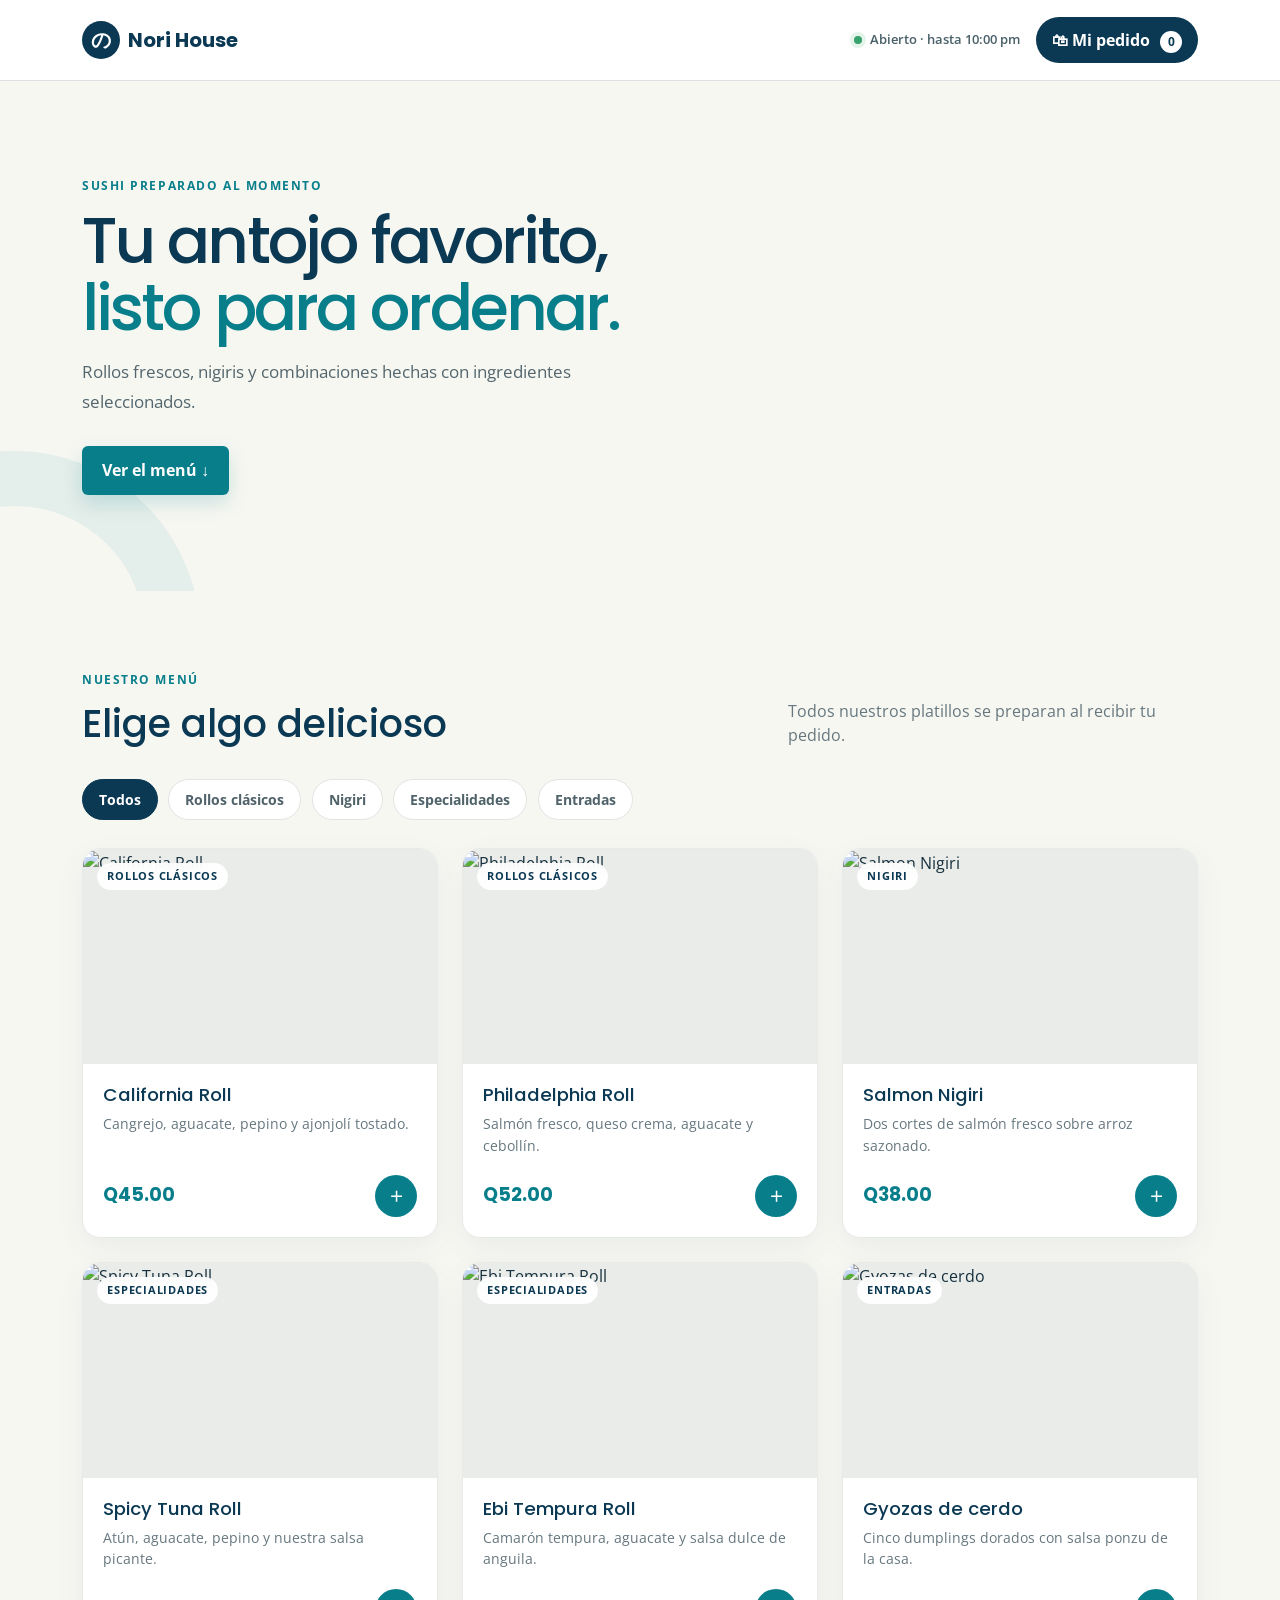
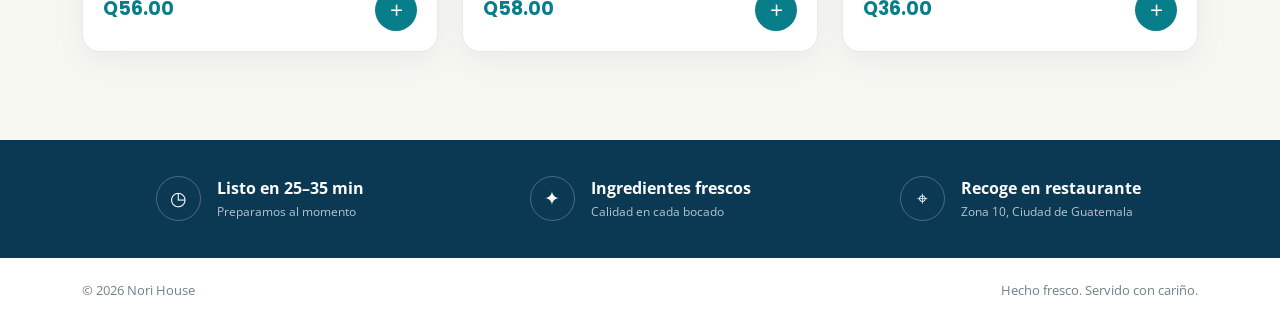
==== index.html @ b4eb8371 "Build sushi ordering page" ====
<!doctype html>
<html lang="es">
<head>
  <meta charset="utf-8">
  <meta name="viewport" content="width=device-width, initial-scale=1">
  <meta name="description" content="Menú en línea de Nori House Sushi">
  <title>Nori House | Sushi fresco</title>
  <link rel="preconnect" href="https://fonts.googleapis.com">
  <link rel="preconnect" href="https://fonts.gstatic.com" crossorigin>
  <link href="https://fonts.googleapis.com/css2?family=Open+Sans:wght@400;500;600;700&family=Poppins:wght@600;700&display=swap" rel="stylesheet">
  <link href="https://cdn.jsdelivr.net/npm/bootstrap@5.3.8/dist/css/bootstrap.min.css" rel="stylesheet">
  <link rel="stylesheet" href="styles.css">
</head>
<body>
  <nav class="navbar navbar-expand-lg bg-white sticky-top border-bottom" aria-label="Navegación principal">
    <div class="container py-2">
      <a class="navbar-brand d-flex align-items-center gap-2" href="#inicio" aria-label="Nori House, inicio">
        <span class="brand-mark" aria-hidden="true">の</span>
        <span>Nori House</span>
      </a>
      <div class="d-flex align-items-center gap-3">
        <span class="open-status d-none d-sm-inline-flex"><span></span> Abierto · hasta 10:00 pm</span>
        <button class="cart-button" type="button" data-bs-toggle="offcanvas" data-bs-target="#cartPanel" aria-controls="cartPanel">
          <span aria-hidden="true">🛍</span> Mi pedido
          <span class="cart-count" id="cartCount">0</span>
        </button>
      </div>
    </div>
  </nav>

  <main id="inicio">
    <section class="hero">
      <div class="container hero-content">
        <span class="eyebrow">Sushi preparado al momento</span>
        <h1>Tu antojo favorito,<br><span>listo para ordenar.</span></h1>
        <p>Rollos frescos, nigiris y combinaciones hechas con ingredientes seleccionados.</p>
        <a class="btn btn-accent" href="#menu">Ver el menú <span aria-hidden="true">↓</span></a>
      </div>
    </section>

    <section class="menu-section" id="menu">
      <div class="container">
        <div class="section-heading">
          <div>
            <span class="eyebrow">Nuestro menú</span>
            <h2>Elige algo delicioso</h2>
          </div>
          <p>Todos nuestros platillos se preparan al recibir tu pedido.</p>
        </div>
        <div class="category-list" id="categoryFilters" aria-label="Filtrar por categoría"></div>
        <div class="row g-4" id="productGrid" aria-live="polite"></div>
        <div class="loading-state" id="loadingState">
          <div class="spinner-border" role="status"><span class="visually-hidden">Cargando menú</span></div>
          <p>Cargando algo delicioso…</p>
        </div>
      </div>
    </section>

    <section class="info-strip">
      <div class="container">
        <div class="row g-4">
          <div class="col-md-4 info-item"><span>◷</span><div><strong>Listo en 25–35 min</strong><small>Preparamos al momento</small></div></div>
          <div class="col-md-4 info-item"><span>✦</span><div><strong>Ingredientes frescos</strong><small>Calidad en cada bocado</small></div></div>
          <div class="col-md-4 info-item"><span>⌖</span><div><strong>Recoge en restaurante</strong><small>Zona 10, Ciudad de Guatemala</small></div></div>
        </div>
      </div>
    </section>
  </main>

  <footer><div class="container d-flex flex-column flex-sm-row justify-content-between gap-2"><span>© 2026 Nori House</span><span>Hecho fresco. Servido con cariño.</span></div></footer>

  <div class="offcanvas offcanvas-end" tabindex="-1" id="cartPanel" aria-labelledby="cartTitle">
    <div class="offcanvas-header">
      <div><span class="eyebrow">Tu selección</span><h2 class="offcanvas-title" id="cartTitle">Mi pedido</h2></div>
      <button type="button" class="btn-close" data-bs-dismiss="offcanvas" aria-label="Cerrar"></button>
    </div>
    <div class="offcanvas-body d-flex flex-column">
      <div id="cartItems" class="cart-items flex-grow-1"></div>
      <div id="cartSummary" class="cart-summary d-none">
        <div class="d-flex justify-content-between"><span>Subtotal</span><strong id="cartTotal">Q0.00</strong></div>
        <small>El pago se realiza al recoger tu pedido.</small>
        <button class="btn btn-accent w-100" id="checkoutButton" type="button">Confirmar pedido</button>
      </div>
    </div>
  </div>

  <div class="toast-container position-fixed bottom-0 end-0 p-3">
    <div id="orderToast" class="toast" role="status" aria-live="polite">
      <div class="toast-body d-flex align-items-center gap-3"><span class="toast-check">✓</span><div><strong>¡Pedido recibido!</strong><div>Te avisaremos cuando esté listo.</div></div></div>
    </div>
  </div>
  <script src="https://cdn.jsdelivr.net/npm/bootstrap@5.3.8/dist/js/bootstrap.bundle.min.js"></script>
  <script src="script.js"></script>
</body>
</html>
---- styles.css ----
:root { --primary:#0B3954; --accent:#087E8B; --bg:#F7F7F2; --ink:#17313f; --muted:#66777f; --line:#dfe5e3; }
* { box-sizing:border-box; }
html { scroll-behavior:smooth; }
body { margin:0; color:var(--ink); background:var(--bg); font-family:"Open Sans",sans-serif; }
h1,h2,h3,.navbar-brand { font-family:"Poppins",sans-serif; color:var(--primary); }
.navbar-brand { font-weight:700; font-size:1.25rem; }
.brand-mark { display:grid; place-items:center; width:38px; height:38px; border-radius:50%; color:white; background:var(--primary); font-size:1.25rem; }
.open-status { align-items:center; gap:.5rem; color:#496069; font-size:.82rem; font-weight:600; }
.open-status span { width:8px; height:8px; border-radius:50%; background:#37a26c; box-shadow:0 0 0 4px #e4f4eb; }
.cart-button { border:0; border-radius:50rem; padding:.65rem 1rem; color:white; background:var(--primary); font-weight:700; }
.cart-count { display:inline-grid; place-items:center; min-width:22px; height:22px; margin-left:.35rem; padding:0 .3rem; border-radius:50%; color:var(--primary); background:white; font-size:.75rem; }
.hero { min-height:510px; display:flex; align-items:center; position:relative; overflow:hidden; background:linear-gradient(90deg,rgba(247,247,242,.98) 0%,rgba(247,247,242,.94) 43%,rgba(247,247,242,.18) 72%),url("https://images.unsplash.com/photo-1579871494447-9811cf80d66c?auto=format&fit=crop&w=1800&q=85") center/cover; }
.hero::after { content:""; position:absolute; width:370px; height:370px; left:-170px; bottom:-230px; border:55px solid rgba(8,126,139,.08); border-radius:50%; }
.hero-content { position:relative; z-index:1; }
.eyebrow { display:block; margin-bottom:.75rem; color:var(--accent); font-size:.75rem; font-weight:700; letter-spacing:.13em; text-transform:uppercase; }
.hero h1 { max-width:700px; margin:0 0 1rem; font-size:clamp(2.5rem,5vw,4.6rem); line-height:1.05; letter-spacing:-.045em; }
.hero h1 span { color:var(--accent); }
.hero p { max-width:545px; margin-bottom:1.75rem; color:#53666d; font-size:1.08rem; line-height:1.75; }
.btn-accent { border:0; padding:.8rem 1.25rem; color:#fff; background:var(--accent); font-weight:700; box-shadow:0 8px 20px rgba(8,126,139,.18); }
.btn-accent:hover,.btn-accent:focus { color:#fff; background:#066b76; transform:translateY(-1px); }
.menu-section { padding:5rem 0 5.5rem; }
.section-heading { display:flex; align-items:end; justify-content:space-between; gap:2rem; margin-bottom:2rem; }
.section-heading h2 { margin:0; font-size:clamp(1.8rem,3vw,2.6rem); }
.section-heading p { max-width:410px; margin:0; color:var(--muted); }
.category-list { display:flex; gap:.65rem; overflow-x:auto; padding:0 0 1.75rem; scrollbar-width:none; }
.category-list::-webkit-scrollbar { display:none; }
.filter-btn { white-space:nowrap; padding:.55rem 1rem; border:1px solid var(--line); border-radius:50rem; color:#50636a; background:white; font-size:.88rem; font-weight:700; transition:.2s; }
.filter-btn:hover,.filter-btn.active { border-color:var(--primary); color:white; background:var(--primary); }
.product-card { height:100%; overflow:hidden; border:1px solid #e7ebe8; border-radius:18px; background:white; box-shadow:0 10px 30px rgba(11,57,84,.055); transition:transform .2s,box-shadow .2s; }
.product-card:hover { transform:translateY(-4px); box-shadow:0 16px 35px rgba(11,57,84,.11); }
.product-image-wrap { height:215px; position:relative; overflow:hidden; background:#e9ece9; }
.product-image { width:100%; height:100%; object-fit:cover; transition:transform .35s; }
.product-card:hover .product-image { transform:scale(1.035); }
.product-tag { position:absolute; top:14px; left:14px; padding:.35rem .65rem; border-radius:50rem; color:var(--primary); background:rgba(255,255,255,.92); backdrop-filter:blur(7px); font-size:.68rem; font-weight:700; letter-spacing:.07em; text-transform:uppercase; }
.product-body { padding:1.25rem; }
.product-body h3 { margin:0 0 .45rem; font-size:1.15rem; }
.product-description { min-height:44px; margin:0 0 1.1rem; color:var(--muted); font-size:.87rem; line-height:1.55; }
.price { color:var(--accent); font-family:"Poppins",sans-serif; font-size:1.18rem; font-weight:700; }
.add-button { width:42px; height:42px; border:0; border-radius:50%; color:white; background:var(--accent); font-size:1.45rem; line-height:1; transition:.2s; }
.add-button:hover { background:var(--primary); transform:rotate(90deg); }
.loading-state { min-height:250px; display:flex; flex-direction:column; align-items:center; justify-content:center; color:var(--accent); gap:1rem; }
.info-strip { padding:2.3rem 0; color:white; background:var(--primary); }
.info-item { display:flex; align-items:center; justify-content:center; gap:1rem; }
.info-item>span { display:grid; place-items:center; width:45px; height:45px; border:1px solid rgba(255,255,255,.25); border-radius:50%; font-size:1.2rem; }
.info-item strong,.info-item small { display:block; }
.info-item small { opacity:.7; font-size:.78rem; margin-top:.15rem; }
footer { padding:1.4rem 0; color:#728087; background:#fff; font-size:.8rem; }
.offcanvas { --bs-offcanvas-width:min(430px,100vw); }
.offcanvas-header { padding:1.5rem; border-bottom:1px solid var(--line); }
.offcanvas-title { font-size:1.55rem; }
.cart-empty { height:100%; display:grid; place-content:center; text-align:center; color:var(--muted); }
.cart-empty span { font-size:2.5rem; filter:grayscale(1); opacity:.5; }
.cart-item { display:grid; grid-template-columns:68px 1fr auto; gap:.9rem; align-items:center; padding:1rem 0; border-bottom:1px solid var(--line); }
.cart-item img { width:68px; height:68px; border-radius:12px; object-fit:cover; }
.cart-item h3 { margin:0 0 .25rem; font-size:.92rem; }
.cart-item-price { color:var(--accent); font-size:.82rem; font-weight:700; }
.quantity-control { display:flex; align-items:center; gap:.5rem; }
.quantity-control button { width:27px; height:27px; display:grid; place-items:center; border:1px solid var(--line); border-radius:50%; background:white; line-height:1; }
.cart-summary { padding-top:1.2rem; border-top:1px solid var(--line); font-size:1.05rem; }
.cart-summary small { display:block; margin:.35rem 0 1rem; color:var(--muted); font-size:.75rem; }
.toast-check { display:grid; place-items:center; width:38px; height:38px; border-radius:50%; color:white; background:var(--accent); font-size:1.2rem; }
@media (max-width:767px) { .hero { min-height:470px; background:linear-gradient(rgba(247,247,242,.91),rgba(247,247,242,.91)),url("https://images.unsplash.com/photo-1579871494447-9811cf80d66c?auto=format&fit=crop&w=900&q=80") center/cover; } .section-heading { display:block; } .section-heading p { margin-top:.75rem; } .menu-section { padding:3.5rem 0; } .info-item { justify-content:flex-start; padding-left:2rem; } }
@media (max-width:480px) { .open-status { display:none!important; } .cart-button { font-size:0; } .cart-button span { font-size:.9rem; } .cart-button>span:first-child { font-size:1rem; } }
@media (prefers-reduced-motion:reduce) { html { scroll-behavior:auto; } *,*::before,*::after { transition:none!important; } }
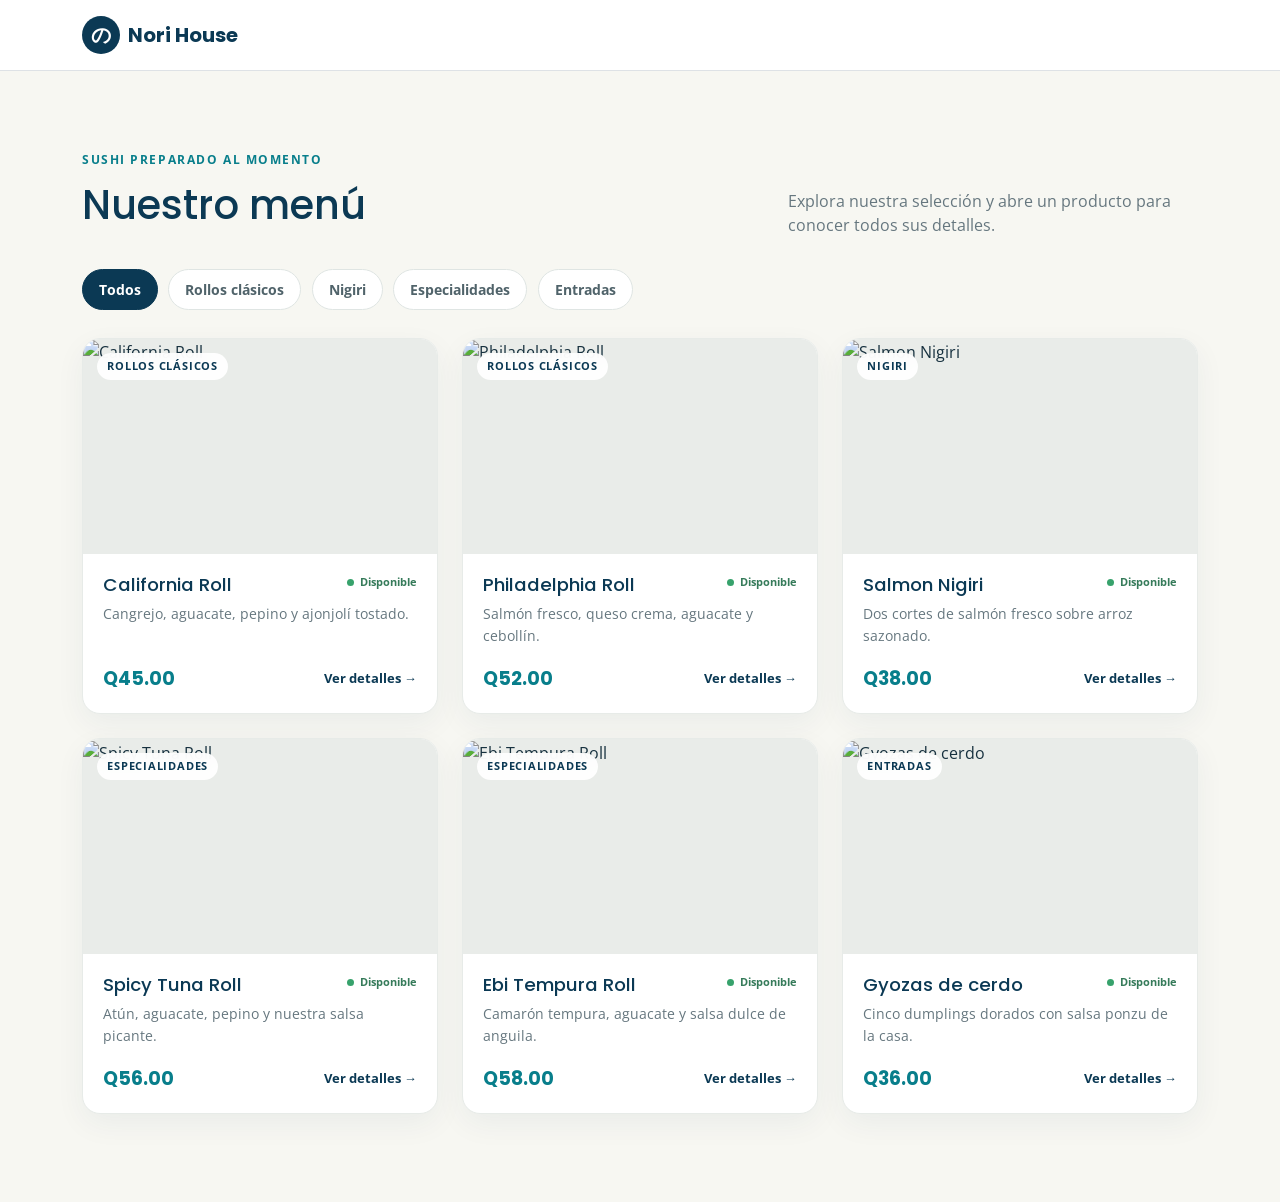
==== commit 479e0f07: "Build product detail screen and navigation" ====
--- a/index.html
+++ b/index.html
@@ -4,7 +4,7 @@
   <meta charset="utf-8">
   <meta name="viewport" content="width=device-width, initial-scale=1">
   <meta name="description" content="Menú en línea de Nori House Sushi">
-  <title>Nori House | Sushi fresco</title>
+  <title>Nori House | Menú</title>
   <link rel="preconnect" href="https://fonts.googleapis.com">
   <link rel="preconnect" href="https://fonts.gstatic.com" crossorigin>
   <link href="https://fonts.googleapis.com/css2?family=Open+Sans:wght@400;500;600;700&family=Poppins:wght@600;700&display=swap" rel="stylesheet">
@@ -12,83 +12,24 @@
   <link rel="stylesheet" href="styles.css">
 </head>
 <body>
-  <nav class="navbar navbar-expand-lg bg-white sticky-top border-bottom" aria-label="Navegación principal">
-    <div class="container py-2">
-      <a class="navbar-brand d-flex align-items-center gap-2" href="#inicio" aria-label="Nori House, inicio">
-        <span class="brand-mark" aria-hidden="true">の</span>
-        <span>Nori House</span>
-      </a>
-      <div class="d-flex align-items-center gap-3">
-        <span class="open-status d-none d-sm-inline-flex"><span></span> Abierto · hasta 10:00 pm</span>
-        <button class="cart-button" type="button" data-bs-toggle="offcanvas" data-bs-target="#cartPanel" aria-controls="cartPanel">
-          <span aria-hidden="true">🛍</span> Mi pedido
-          <span class="cart-count" id="cartCount">0</span>
-        </button>
-      </div>
-    </div>
-  </nav>
-
-  <main id="inicio">
-    <section class="hero">
-      <div class="container hero-content">
-        <span class="eyebrow">Sushi preparado al momento</span>
-        <h1>Tu antojo favorito,<br><span>listo para ordenar.</span></h1>
-        <p>Rollos frescos, nigiris y combinaciones hechas con ingredientes seleccionados.</p>
-        <a class="btn btn-accent" href="#menu">Ver el menú <span aria-hidden="true">↓</span></a>
+  <header class="site-header border-bottom">
+    <nav class="container py-3" aria-label="Navegación principal">
+      <a class="navbar-brand d-inline-flex align-items-center gap-2" href="#menu" aria-label="Nori House, volver al menú"><span class="brand-mark" aria-hidden="true">の</span><span>Nori House</span></a>
+    </nav>
+  </header>
+  <main>
+    <section class="menu-section" id="menuScreen" aria-labelledby="menuTitle">
+      <div class="container">
+        <div class="section-heading"><div><span class="eyebrow">Sushi preparado al momento</span><h1 id="menuTitle">Nuestro menú</h1></div><p>Explora nuestra selección y abre un producto para conocer todos sus detalles.</p></div>
+        <div class="category-list" id="categoryFilters" aria-label="Filtrar por categoría"></div>
+        <div class="row g-4" id="productGrid" aria-live="polite"></div>
+        <div class="loading-state" id="menuState" role="status"><div class="spinner-border" aria-hidden="true"></div><p>Cargando menú…</p></div>
       </div>
     </section>
-
-    <section class="menu-section" id="menu">
-      <div class="container">
-        <div class="section-heading">
-          <div>
-            <span class="eyebrow">Nuestro menú</span>
-            <h2>Elige algo delicioso</h2>
-          </div>
-          <p>Todos nuestros platillos se preparan al recibir tu pedido.</p>
-        </div>
-        <div class="category-list" id="categoryFilters" aria-label="Filtrar por categoría"></div>
-        <div class="row g-4" id="productGrid" aria-live="polite"></div>
-        <div class="loading-state" id="loadingState">
-          <div class="spinner-border" role="status"><span class="visually-hidden">Cargando menú</span></div>
-          <p>Cargando algo delicioso…</p>
-        </div>
-      </div>
-    </section>
-
-    <section class="info-strip">
-      <div class="container">
-        <div class="row g-4">
-          <div class="col-md-4 info-item"><span>◷</span><div><strong>Listo en 25–35 min</strong><small>Preparamos al momento</small></div></div>
-          <div class="col-md-4 info-item"><span>✦</span><div><strong>Ingredientes frescos</strong><small>Calidad en cada bocado</small></div></div>
-          <div class="col-md-4 info-item"><span>⌖</span><div><strong>Recoge en restaurante</strong><small>Zona 10, Ciudad de Guatemala</small></div></div>
-        </div>
-      </div>
+    <section class="detail-section d-none" id="detailScreen" aria-labelledby="detailTitle">
+      <div class="container"><a class="back-link" href="#menu"><span aria-hidden="true">←</span> Volver al menú</a><div id="productDetail" aria-live="polite"></div></div>
     </section>
   </main>
-
-  <footer><div class="container d-flex flex-column flex-sm-row justify-content-between gap-2"><span>© 2026 Nori House</span><span>Hecho fresco. Servido con cariño.</span></div></footer>
-
-  <div class="offcanvas offcanvas-end" tabindex="-1" id="cartPanel" aria-labelledby="cartTitle">
-    <div class="offcanvas-header">
-      <div><span class="eyebrow">Tu selección</span><h2 class="offcanvas-title" id="cartTitle">Mi pedido</h2></div>
-      <button type="button" class="btn-close" data-bs-dismiss="offcanvas" aria-label="Cerrar"></button>
-    </div>
-    <div class="offcanvas-body d-flex flex-column">
-      <div id="cartItems" class="cart-items flex-grow-1"></div>
-      <div id="cartSummary" class="cart-summary d-none">
-        <div class="d-flex justify-content-between"><span>Subtotal</span><strong id="cartTotal">Q0.00</strong></div>
-        <small>El pago se realiza al recoger tu pedido.</small>
-        <button class="btn btn-accent w-100" id="checkoutButton" type="button">Confirmar pedido</button>
-      </div>
-    </div>
-  </div>
-
-  <div class="toast-container position-fixed bottom-0 end-0 p-3">
-    <div id="orderToast" class="toast" role="status" aria-live="polite">
-      <div class="toast-body d-flex align-items-center gap-3"><span class="toast-check">✓</span><div><strong>¡Pedido recibido!</strong><div>Te avisaremos cuando esté listo.</div></div></div>
-    </div>
-  </div>
   <script src="https://cdn.jsdelivr.net/npm/bootstrap@5.3.8/dist/js/bootstrap.bundle.min.js"></script>
   <script src="script.js"></script>
 </body>
--- a/styles.css
+++ b/styles.css
@@ -2,6 +2,7 @@
 * { box-sizing:border-box; }
 html { scroll-behavior:smooth; }
 body { margin:0; color:var(--ink); background:var(--bg); font-family:"Open Sans",sans-serif; }
+.site-header { position:sticky; top:0; z-index:20; background:rgba(255,255,255,.96); backdrop-filter:blur(10px); }
 h1,h2,h3,.navbar-brand { font-family:"Poppins",sans-serif; color:var(--primary); }
 .navbar-brand { font-weight:700; font-size:1.25rem; }
 .brand-mark { display:grid; place-items:center; width:38px; height:38px; border-radius:50%; color:white; background:var(--primary); font-size:1.25rem; }
@@ -26,7 +27,7 @@
 .category-list::-webkit-scrollbar { display:none; }
 .filter-btn { white-space:nowrap; padding:.55rem 1rem; border:1px solid var(--line); border-radius:50rem; color:#50636a; background:white; font-size:.88rem; font-weight:700; transition:.2s; }
 .filter-btn:hover,.filter-btn.active { border-color:var(--primary); color:white; background:var(--primary); }
-.product-card { height:100%; overflow:hidden; border:1px solid #e7ebe8; border-radius:18px; background:white; box-shadow:0 10px 30px rgba(11,57,84,.055); transition:transform .2s,box-shadow .2s; }
+.product-card { display:block; height:100%; overflow:hidden; border:1px solid #e7ebe8; border-radius:18px; color:inherit; background:white; box-shadow:0 10px 30px rgba(11,57,84,.055); text-decoration:none; transition:transform .2s,box-shadow .2s; }
 .product-card:hover { transform:translateY(-4px); box-shadow:0 16px 35px rgba(11,57,84,.11); }
 .product-image-wrap { height:215px; position:relative; overflow:hidden; background:#e9ece9; }
 .product-image { width:100%; height:100%; object-fit:cover; transition:transform .35s; }
@@ -34,8 +35,31 @@
 .product-tag { position:absolute; top:14px; left:14px; padding:.35rem .65rem; border-radius:50rem; color:var(--primary); background:rgba(255,255,255,.92); backdrop-filter:blur(7px); font-size:.68rem; font-weight:700; letter-spacing:.07em; text-transform:uppercase; }
 .product-body { padding:1.25rem; }
 .product-body h3 { margin:0 0 .45rem; font-size:1.15rem; }
+.product-body h2 { margin:0 0 .45rem; font-size:1.15rem; }
 .product-description { min-height:44px; margin:0 0 1.1rem; color:var(--muted); font-size:.87rem; line-height:1.55; }
 .price { color:var(--accent); font-family:"Poppins",sans-serif; font-size:1.18rem; font-weight:700; }
+.availability { display:inline-flex; align-items:center; gap:.35rem; flex:none; color:#367b5a; font-size:.7rem; font-weight:700; }
+.availability span,.availability-badge span { width:7px; height:7px; border-radius:50%; background:#37a26c; }
+.view-detail { color:var(--primary); font-size:.8rem; font-weight:700; }
+.detail-section { min-height:calc(100vh - 73px); padding:2.5rem 0 5rem; }
+.back-link { display:inline-flex; align-items:center; gap:.5rem; margin-bottom:2rem; color:var(--primary); font-weight:700; text-decoration:none; }
+.back-link:hover { color:var(--accent); }
+.detail-card { display:grid; grid-template-columns:minmax(0,1.08fr) minmax(0,.92fr); overflow:hidden; border:1px solid #e4e9e6; border-radius:24px; background:#fff; box-shadow:0 18px 50px rgba(11,57,84,.08); }
+.detail-image-wrap { min-height:580px; background:#e9ece9; }
+.detail-image-wrap img { width:100%; height:100%; object-fit:cover; }
+.detail-content { display:flex; flex-direction:column; justify-content:center; padding:clamp(2rem,5vw,4.5rem); }
+.detail-content h1 { margin-bottom:1rem; font-size:clamp(2rem,4vw,3.3rem); letter-spacing:-.035em; }
+.detail-content h2 { margin:1rem 0 .45rem; font-size:1rem; }
+.detail-content p { color:var(--muted); line-height:1.7; }
+.detail-description { font-size:1.05rem; }
+.detail-price { margin:.5rem 0 1.5rem; color:var(--accent); font-family:"Poppins",sans-serif; font-size:1.65rem; font-weight:700; }
+.detail-badge { padding:.4rem .7rem; border-radius:50rem; color:var(--accent); background:#e6f3f3; font-size:.72rem; font-weight:700; }
+.availability-badge { display:inline-flex; align-items:center; gap:.4rem; color:#367b5a; background:#e9f5ee; }
+.detail-empty { max-width:680px; margin:8rem auto; text-align:center; }
+.detail-empty h1 { margin-bottom:1rem; }
+.detail-empty p { margin-bottom:1.5rem; color:var(--muted); line-height:1.7; }
+.empty-state { max-width:540px; margin:auto; text-align:center; }
+.empty-state span { display:block; color:var(--accent); font-size:2rem; }
 .add-button { width:42px; height:42px; border:0; border-radius:50%; color:white; background:var(--accent); font-size:1.45rem; line-height:1; transition:.2s; }
 .add-button:hover { background:var(--primary); transform:rotate(90deg); }
 .loading-state { min-height:250px; display:flex; flex-direction:column; align-items:center; justify-content:center; color:var(--accent); gap:1rem; }
@@ -59,6 +83,6 @@
 .cart-summary { padding-top:1.2rem; border-top:1px solid var(--line); font-size:1.05rem; }
 .cart-summary small { display:block; margin:.35rem 0 1rem; color:var(--muted); font-size:.75rem; }
 .toast-check { display:grid; place-items:center; width:38px; height:38px; border-radius:50%; color:white; background:var(--accent); font-size:1.2rem; }
-@media (max-width:767px) { .hero { min-height:470px; background:linear-gradient(rgba(247,247,242,.91),rgba(247,247,242,.91)),url("https://images.unsplash.com/photo-1579871494447-9811cf80d66c?auto=format&fit=crop&w=900&q=80") center/cover; } .section-heading { display:block; } .section-heading p { margin-top:.75rem; } .menu-section { padding:3.5rem 0; } .info-item { justify-content:flex-start; padding-left:2rem; } }
+@media (max-width:767px) { .section-heading { display:block; } .section-heading p { margin-top:.75rem; } .menu-section { padding:3.5rem 0; } .detail-card { grid-template-columns:1fr; } .detail-image-wrap { min-height:330px; height:48vh; } .detail-content { padding:1.75rem; } }
 @media (max-width:480px) { .open-status { display:none!important; } .cart-button { font-size:0; } .cart-button span { font-size:.9rem; } .cart-button>span:first-child { font-size:1rem; } }
 @media (prefers-reduced-motion:reduce) { html { scroll-behavior:auto; } *,*::before,*::after { transition:none!important; } }
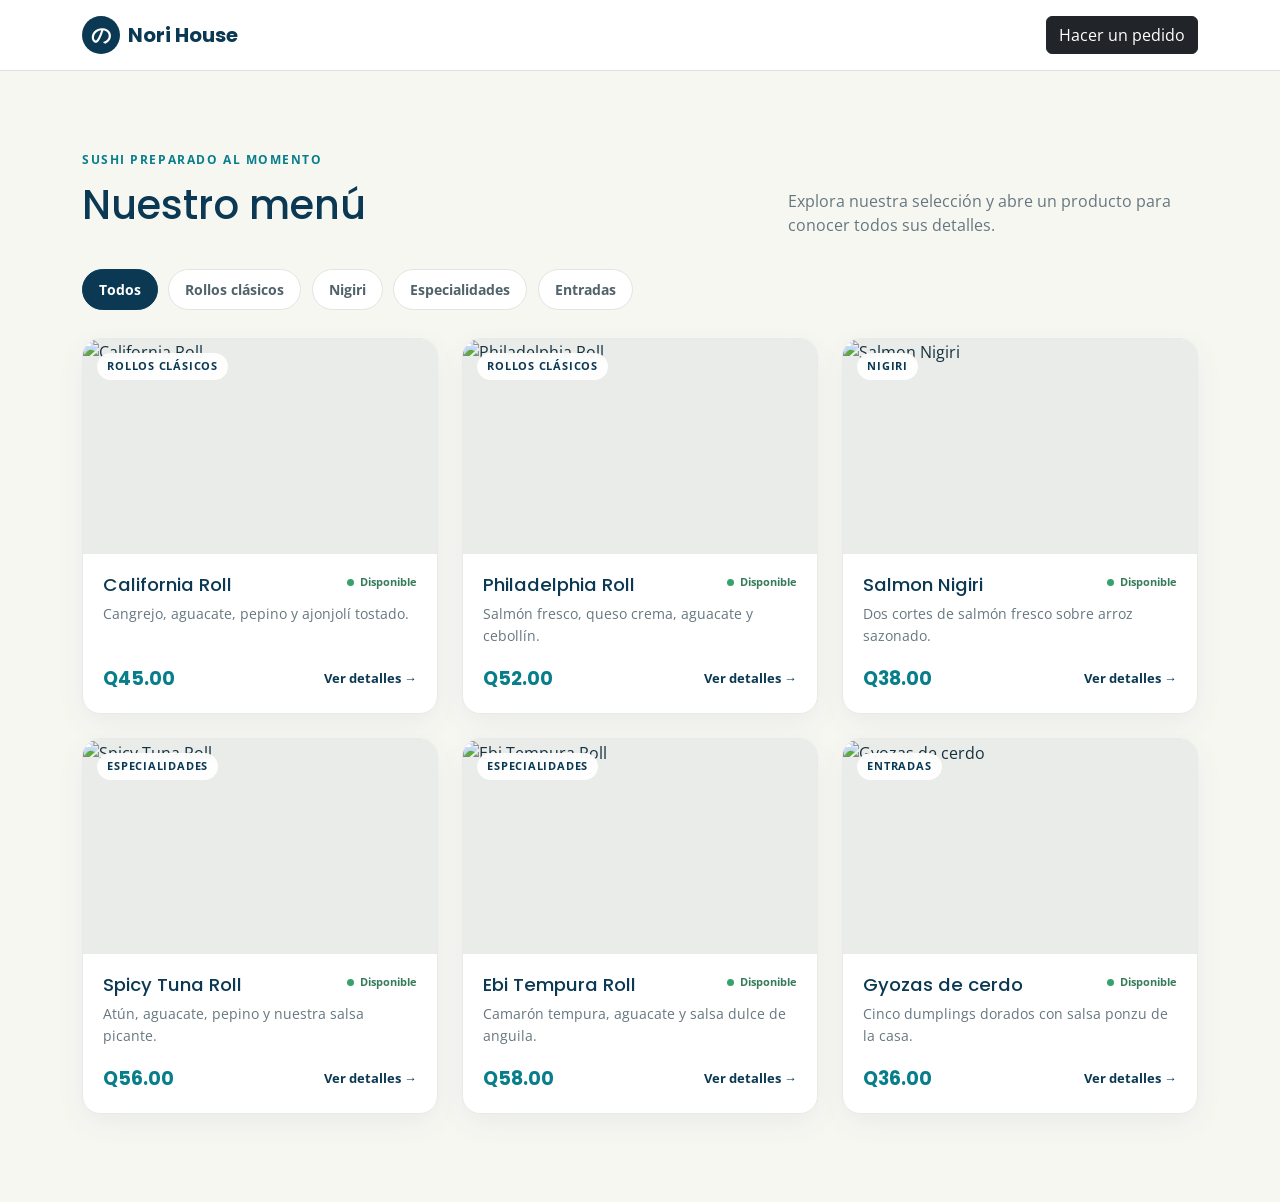
==== commit 52470e95: "Agregar formulario de pedidos conectado a Supabase" ====
--- a/index.html
+++ b/index.html
@@ -5,6 +5,7 @@
   <meta name="viewport" content="width=device-width, initial-scale=1">
   <meta name="description" content="Menú en línea de Nori House Sushi">
   <title>Nori House | Menú</title>
+  <link rel="icon" href="favicon.svg" type="image/svg+xml">
   <link rel="preconnect" href="https://fonts.googleapis.com">
   <link rel="preconnect" href="https://fonts.gstatic.com" crossorigin>
   <link href="https://fonts.googleapis.com/css2?family=Open+Sans:wght@400;500;600;700&family=Poppins:wght@600;700&display=swap" rel="stylesheet">
@@ -14,7 +15,7 @@
 <body>
   <header class="site-header border-bottom">
     <nav class="container py-3" aria-label="Navegación principal">
-      <a class="navbar-brand d-inline-flex align-items-center gap-2" href="#menu" aria-label="Nori House, volver al menú"><span class="brand-mark" aria-hidden="true">の</span><span>Nori House</span></a>
+      <a class="navbar-brand d-inline-flex align-items-center gap-2" href="#menu" aria-label="Nori House, volver al menú"><span class="brand-mark" aria-hidden="true">の</span><span>Nori House</span></a><a class="btn btn-dark float-end" href="pedido.html">Hacer un pedido</a>
     </nav>
   </header>
   <main>
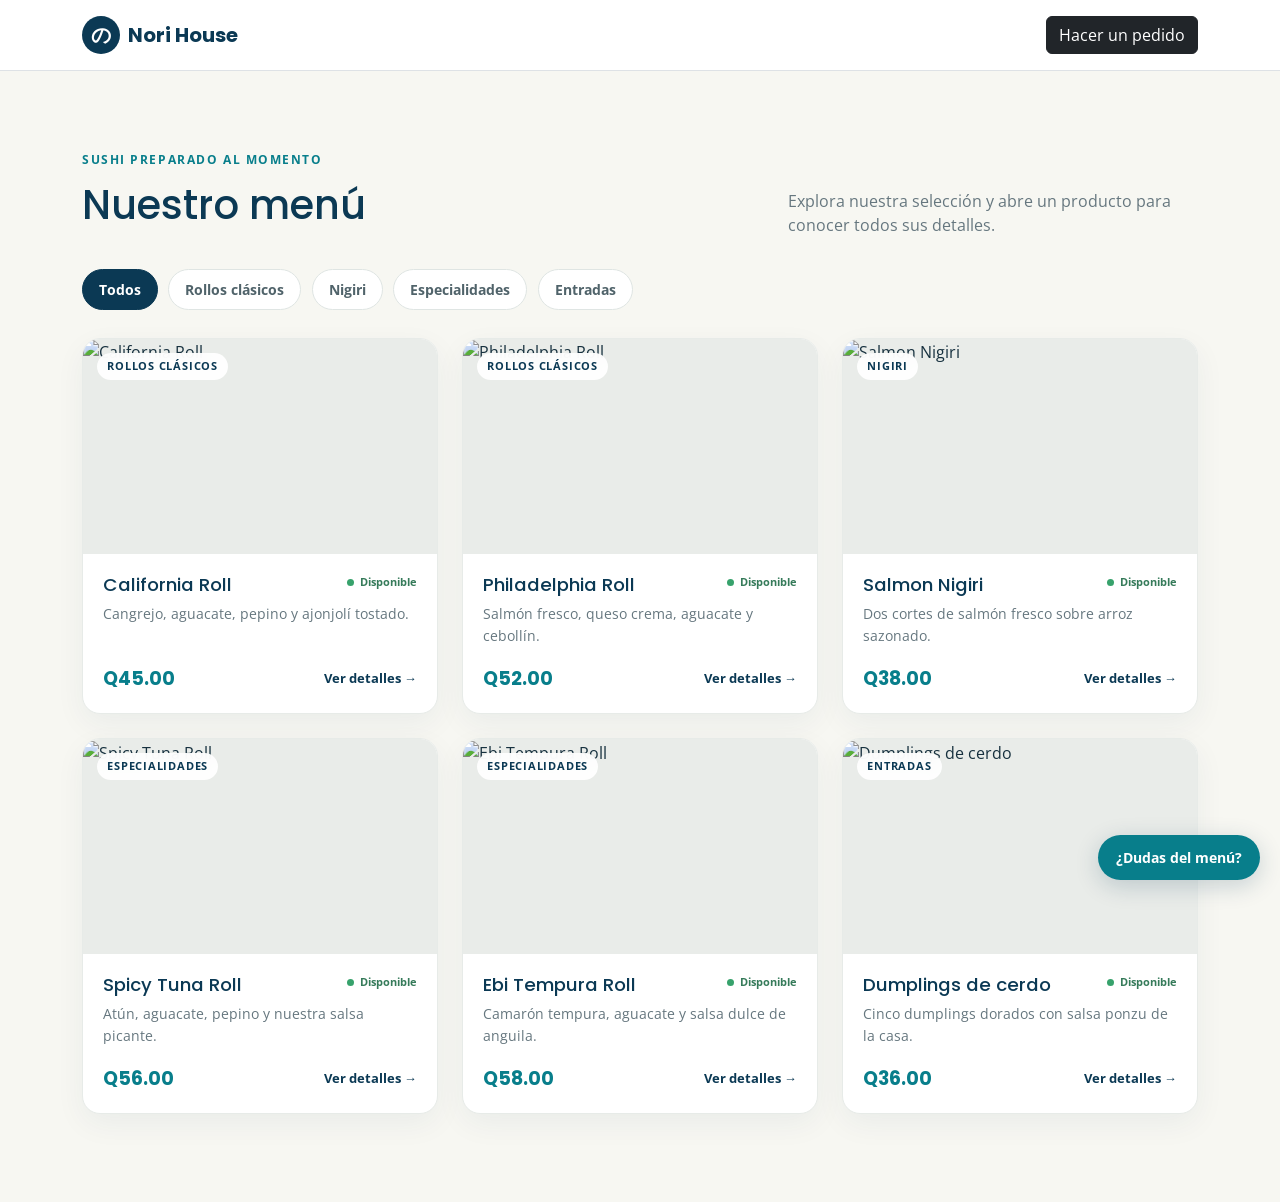
==== commit 72f8a899: "Add Nori House grounded chatbot" ====
--- a/index.html
+++ b/index.html
@@ -11,6 +11,7 @@
   <link href="https://fonts.googleapis.com/css2?family=Open+Sans:wght@400;500;600;700&family=Poppins:wght@600;700&display=swap" rel="stylesheet">
   <link href="https://cdn.jsdelivr.net/npm/bootstrap@5.3.8/dist/css/bootstrap.min.css" rel="stylesheet">
   <link rel="stylesheet" href="styles.css">
+  <link rel="stylesheet" href="chatbot.css">
 </head>
 <body>
   <header class="site-header border-bottom">
@@ -33,5 +34,6 @@
   </main>
   <script src="https://cdn.jsdelivr.net/npm/bootstrap@5.3.8/dist/js/bootstrap.bundle.min.js"></script>
   <script src="script.js"></script>
+  <script src="chatbot.js" defer></script>
 </body>
 </html>
--- a/chatbot.css
+++ b/chatbot.css
@@ -0,0 +1,21 @@
+.nh-chat { position:fixed; bottom:20px; right:20px; z-index:30; font-size:.875rem; }
+.nh-chat button { cursor:pointer; font:inherit; }
+.nh-chat-toggle,.nh-chat-controls button { border:0; border-radius:24px; padding:12px 18px; color:#fff; background:var(--accent); font-weight:700!important; }
+.nh-chat-toggle { display:block; margin-left:auto; box-shadow:0 6px 24px rgba(11,57,84,.2); }
+.nh-chat-panel { width:min(370px,calc(100vw - 32px)); height:min(490px,calc(100dvh - 100px)); display:flex; flex-direction:column; margin-bottom:12px; overflow:hidden; border:1px solid var(--line); border-radius:18px; background:var(--bg); box-shadow:0 12px 40px rgba(11,57,84,.18); }
+.nh-chat-panel[hidden] { display:none; }
+.nh-chat-header { display:flex; align-items:center; justify-content:space-between; padding:14px 16px; background:var(--primary); color:#fff; }
+.nh-chat-header h2 { margin:0; color:inherit; font-size:1rem; }
+.nh-chat-close { border:0; min-width:36px; min-height:36px; color:inherit; background:transparent; font-size:1.5rem!important; }
+.nh-chat-messages { flex:1; min-height:0; overflow-y:auto; padding:16px; }
+.nh-chat-message { padding:10px 12px; border-radius:12px; background:#fff; white-space:pre-wrap; overflow-wrap:anywhere; line-height:1.6; }
+.nh-chat-user { margin-left:24px; background:#e6f3f3; }
+.nh-chat-form { padding:12px; border-top:1px solid var(--line); background:#fff; }
+.nh-chat-form label { display:block; margin-bottom:6px; font-weight:600; }
+.nh-chat-controls { display:flex; gap:8px; }
+.nh-chat-controls input { width:100%; min-width:0; padding:10px; border:1px solid var(--line); border-radius:10px; font-size:16px; }
+.nh-chat-controls button:disabled { opacity:.6; cursor:wait; }
+.nh-chat-status { display:block; min-height:20px; margin-top:4px; color:var(--muted); font-size:.75rem; }
+.nh-chat :focus-visible { outline:3px solid var(--accent); outline-offset:3px; }
+.nh-chat-header :focus-visible,.nh-chat-toggle:focus-visible { outline-color:#76cbd0; }
+@media (max-width:480px) { .nh-chat { bottom:12px; right:16px; } }
